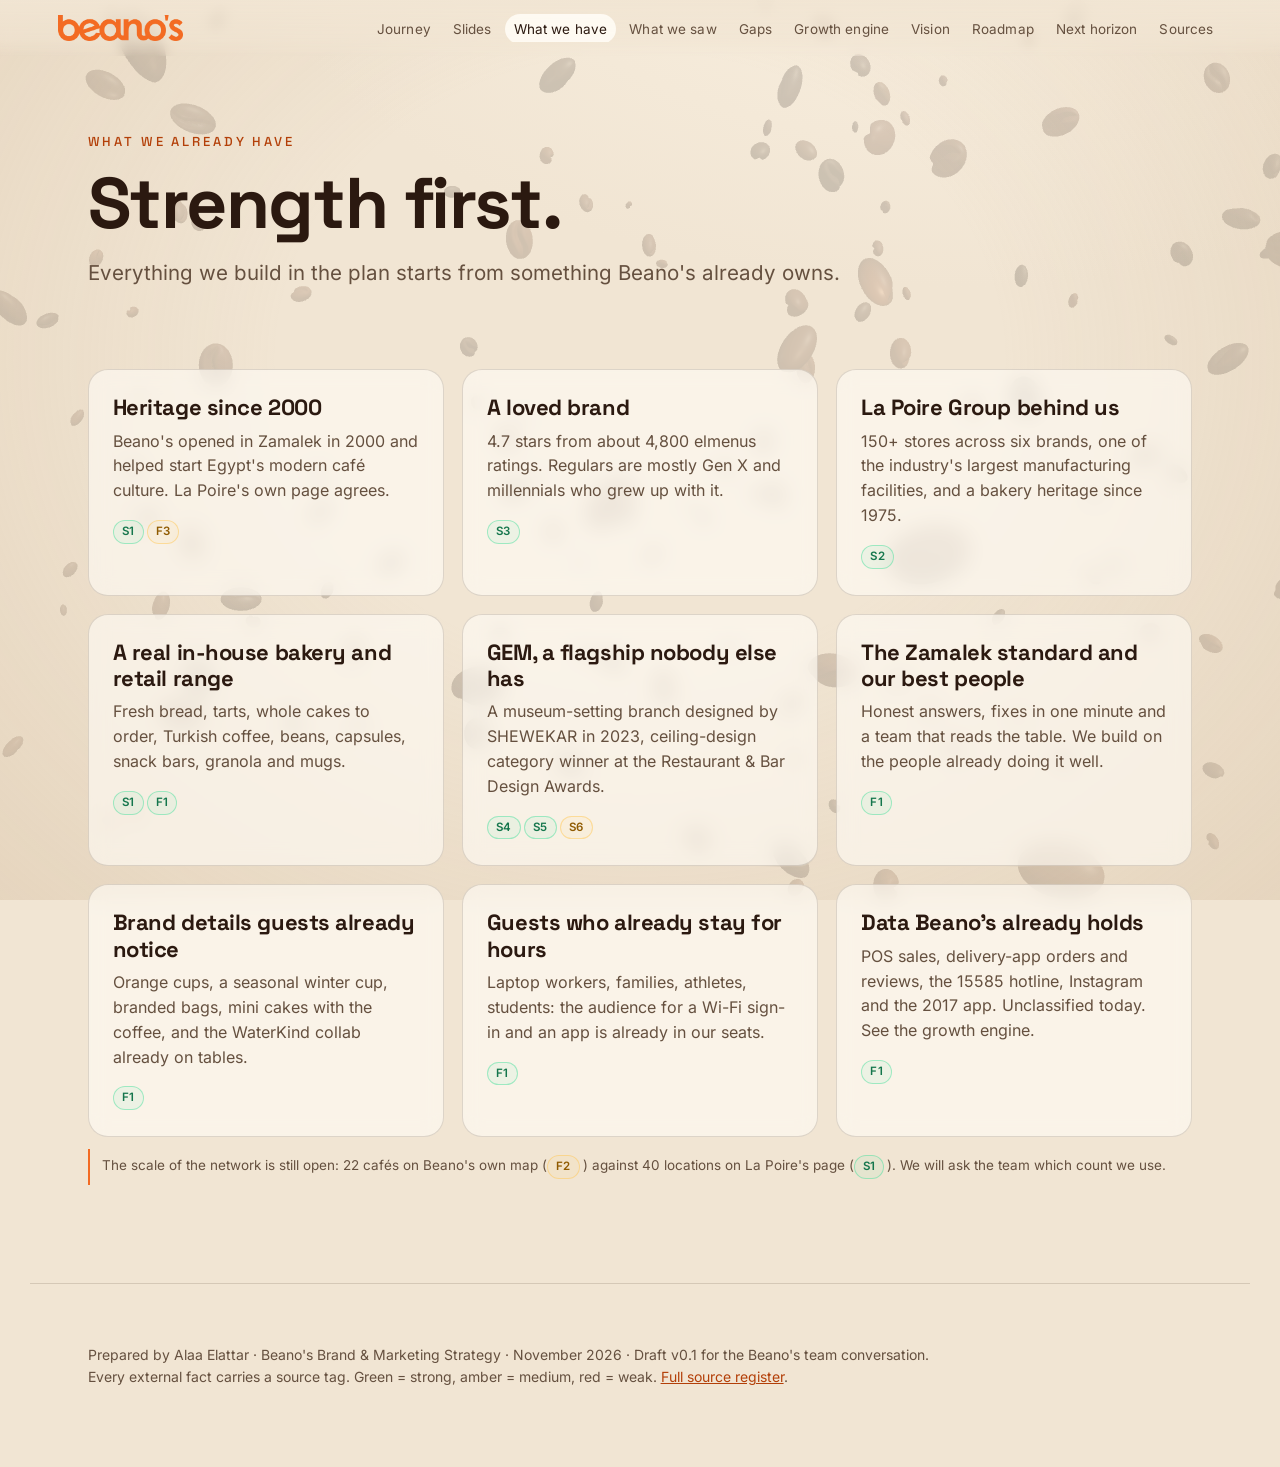
==== assets.html @ e1f299ac "Beano's journey v3" ====
<!doctype html><html lang="en" class=""><head><meta charset="utf-8"><meta name="viewport" content="width=device-width,initial-scale=1">
<title>What we already have · Beano's</title><meta name="robots" content="noindex,nofollow,noarchive"><meta name="theme-color" content="#F1E5D3">
<link rel="icon" href="img/beanos-logo-orange.webp"><link rel="stylesheet" href="css/style.css"></head><body>
<canvas id="gl" aria-hidden="true"></canvas><div class="vignette"></div>
<nav class="nav"><a class="logo" href="index.html" aria-label="Beano's pitch home"><img src="img/beanos-logo-orange.webp" alt="Beano's"></a><ul><li><a href="index.html" class="">Journey</a></li><li><a href="pitch.html" class="">Slides</a></li><li><a href="assets.html" class="on">What we have</a></li><li><a href="observed.html" class="">What we saw</a></li><li><a href="gaps.html" class="">Gaps</a></li><li><a href="growth.html" class="">Growth engine</a></li><li><a href="vision.html" class="">Vision</a></li><li><a href="roadmap.html" class="">Roadmap</a></li><li><a href="horizon.html" class="">Next horizon</a></li><li><a href="sources.html" class="">Sources</a></li></ul><span class="draft">Draft v0.1 · Beano's team</span></nav>
<main><header class="page-head wrap"><div class="eyebrow">What we already have</div><h1>Strength first.</h1><p class="lead">Everything we build in the plan starts from something Beano's already owns.</p></header><section class="wrap sec"><div class="grid g3"><div class="card"><h3>Heritage since 2000</h3><p>Beano's opened in Zamalek in 2000 and helped start Egypt's modern café culture. La Poire's own page agrees.</p><div style="margin-top:12px"><a class="src Strong" href="sources.html#S1" title="La Poire Group: Beano&#x27;s Café brand page (Strong)">S1</a><a class="src Medium" href="sources.html#F3" title="Zamalek branch manager on the first branch opening in 2000 (Medium)">F3</a></div></div><div class="card"><h3>A loved brand</h3><p>4.7 stars from about 4,800 elmenus ratings. Regulars are mostly Gen X and millennials who grew up with it.</p><div style="margin-top:12px"><a class="src Strong" href="sources.html#S3" title="elmenus: Beano&#x27;s Café (Strong)">S3</a></div></div><div class="card"><h3>La Poire Group behind us</h3><p>150+ stores across six brands, one of the industry's largest manufacturing facilities, and a bakery heritage since 1975.</p><div style="margin-top:12px"><a class="src Strong" href="sources.html#S2" title="La Poire Group: About us (Strong)">S2</a></div></div><div class="card"><h3>A real in-house bakery and retail range</h3><p>Fresh bread, tarts, whole cakes to order, Turkish coffee, beans, capsules, snack bars, granola and mugs.</p><div style="margin-top:12px"><a class="src Strong" href="sources.html#S1" title="La Poire Group: Beano&#x27;s Café brand page (Strong)">S1</a><a class="src Strong" href="sources.html#F1" title="Alaa Elattar&#x27;s field visits, 3 to 9 Nov 2026 (six visits, five branches: receipts, photos, videos, scores) (Strong)">F1</a></div></div><div class="card"><h3>GEM, a flagship nobody else has</h3><p>A museum-setting branch designed by SHEWEKAR in 2023, ceiling-design category winner at the Restaurant & Bar Design Awards.</p><div style="margin-top:12px"><a class="src Strong" href="sources.html#S4" title="ArchDaily: Beano&#x27;s Café (GEM) by SHEWEKAR Design Studio (Strong)">S4</a><a class="src Strong" href="sources.html#S5" title="Restaurant &amp; Bar Design Awards: Beano&#x27;s at GEM (Strong)">S5</a><a class="src Medium" href="sources.html#S6" title="SceneHome: Shewekar at the GEM branch of Beano&#x27;s (Medium)">S6</a></div></div><div class="card"><h3>The Zamalek standard and our best people</h3><p>Honest answers, fixes in one minute and a team that reads the table. We build on the people already doing it well.</p><div style="margin-top:12px"><a class="src Strong" href="sources.html#F1" title="Alaa Elattar&#x27;s field visits, 3 to 9 Nov 2026 (six visits, five branches: receipts, photos, videos, scores) (Strong)">F1</a></div></div><div class="card"><h3>Brand details guests already notice</h3><p>Orange cups, a seasonal winter cup, branded bags, mini cakes with the coffee, and the WaterKind collab already on tables.</p><div style="margin-top:12px"><a class="src Strong" href="sources.html#F1" title="Alaa Elattar&#x27;s field visits, 3 to 9 Nov 2026 (six visits, five branches: receipts, photos, videos, scores) (Strong)">F1</a></div></div><div class="card"><h3>Guests who already stay for hours</h3><p>Laptop workers, families, athletes, students: the audience for a Wi-Fi sign-in and an app is already in our seats.</p><div style="margin-top:12px"><a class="src Strong" href="sources.html#F1" title="Alaa Elattar&#x27;s field visits, 3 to 9 Nov 2026 (six visits, five branches: receipts, photos, videos, scores) (Strong)">F1</a></div></div><div class="card"><h3>Data Beano's already holds</h3><p>POS sales, delivery-app orders and reviews, the 15585 hotline, Instagram and the 2017 app. Unclassified today. See the growth engine.</p><div style="margin-top:12px"><a class="src Strong" href="sources.html#F1" title="Alaa Elattar&#x27;s field visits, 3 to 9 Nov 2026 (six visits, five branches: receipts, photos, videos, scores) (Strong)">F1</a></div></div></div><p class="note">The scale of the network is still open: 22 cafés on Beano's own map (<a class="src Medium" href="sources.html#F2" title="Beano&#x27;s own branch map (22 branches, Nov 2026) (Medium)">F2</a>) against 40 locations on La Poire's page (<a class="src Strong" href="sources.html#S1" title="La Poire Group: Beano&#x27;s Café brand page (Strong)">S1</a>). We will ask the team which count we use.</p></section><footer class="foot wrap">Prepared by Alaa Elattar · Beano's Brand &amp; Marketing Strategy · November 2026 · Draft v0.1 for the Beano's team conversation. <br>Every external fact carries a source tag. Green = strong, amber = medium, red = weak. <a href="sources.html" style="color:var(--or2);text-decoration:underline">Full source register</a>.</footer></main>
<script>window.__sceneMode="page"</script><script src="js/bundle.js"></script></body></html>
---- css/style.css ----
@font-face{font-family:"Space Grotesk";src:url(../fonts/space-grotesk-latin-700-normal.woff2) format("woff2");font-weight:700;font-display:swap}
@font-face{font-family:"Space Grotesk";src:url(../fonts/space-grotesk-latin-500-normal.woff2) format("woff2");font-weight:500;font-display:swap}
@font-face{font-family:"Inter";src:url(../fonts/inter-latin-400-normal.woff2) format("woff2");font-weight:400;font-display:swap}
@font-face{font-family:"Inter";src:url(../fonts/inter-latin-500-normal.woff2) format("woff2");font-weight:500;font-display:swap}
@font-face{font-family:"Inter";src:url(../fonts/inter-latin-600-normal.woff2) format("woff2");font-weight:600;font-display:swap}
:root{--bg:#F1E5D3;--bg2:#E9DAC3;--card:rgba(255,252,246,.62);--card2:rgba(255,252,246,.9);--line:rgba(58,36,24,.15);--txt:#2B1910;--mut:#65503F;--or:#F36B23;--or2:#B33F08;--or3:#FF8A47;--brown:#3A2418;--cream:#F3E9DB;--ok:#14764C;--mid:#8F5A00;--bad:#B4302E;--r:20px;--wrap:1220px;--pad:clamp(18px,4.5vw,64px);--hd:"Space Grotesk",system-ui,sans-serif;--bd:"Inter",system-ui,sans-serif}
*{box-sizing:border-box;margin:0;padding:0}html{scroll-behavior:smooth;background:var(--bg)}
body{font-family:var(--bd);color:var(--txt);background:radial-gradient(1200px 700px at 75% -10%,#FAF1E2 0%,var(--bg) 62%);min-height:100vh;font-size:18px;line-height:1.55;-webkit-font-smoothing:antialiased}
#gl{position:fixed;inset:0;width:100%;height:100%;z-index:0;pointer-events:none}
.vignette{position:fixed;inset:0;z-index:1;pointer-events:none;background:radial-gradient(ellipse at 50% 40%,transparent 40%,rgba(205,178,144,.30) 100%)}
a{color:inherit;text-decoration:none}img{max-width:100%;display:block}
.nav{position:fixed;top:0;left:0;right:0;z-index:50;display:flex;align-items:center;gap:22px;padding:14px var(--pad);background:linear-gradient(180deg,rgba(241,229,211,.95),rgba(241,229,211,.6) 70%,transparent);backdrop-filter:blur(6px)}
.nav .logo img{height:26px;width:auto}.nav ul{display:flex;gap:4px;list-style:none;margin-left:auto;flex-wrap:wrap}
.nav ul a{font-size:14px;color:var(--mut);padding:7px 11px;border-radius:999px;transition:.2s;letter-spacing:.01em}.nav ul a:hover,.nav ul a.on{color:var(--txt);background:var(--card2)}
.nav .draft{font-size:11px;letter-spacing:.14em;text-transform:uppercase;color:var(--or2);border:1px solid rgba(243,107,35,.45);padding:5px 10px;border-radius:999px}
main{position:relative;z-index:2}
.wrap{max-width:var(--wrap);margin:0 auto;padding:0 var(--pad)}
.page-head{padding-top:132px;padding-bottom:34px}.eyebrow{font-family:var(--hd);font-size:13px;letter-spacing:.22em;text-transform:uppercase;color:var(--or2);margin-bottom:14px}
h1,h2,h3{font-family:var(--hd);font-weight:700;letter-spacing:-.02em;line-height:1.05}
h1{font-size:clamp(38px,5.6vw,78px)}h2{font-size:clamp(28px,3.4vw,46px);margin-bottom:14px}h3{font-size:22px;margin-bottom:8px;line-height:1.2}
.lead{font-size:clamp(18px,1.6vw,23px);color:var(--mut);max-width:860px;margin-top:16px}
.sec{padding-top:46px;padding-bottom:46px}.grid{display:grid;gap:18px}.g2{grid-template-columns:repeat(2,1fr)}.g3{grid-template-columns:repeat(3,1fr)}.g4{grid-template-columns:repeat(4,1fr)}
.card{background:var(--card);border:1px solid var(--line);border-radius:var(--r);padding:24px;backdrop-filter:blur(10px);transition:border-color .25s,transform .25s,background .25s}
.card:hover{border-color:rgba(243,107,35,.5)}a.card:hover,.card.click:hover{transform:translateY(-3px);background:var(--card2)}
.card p{color:var(--mut);font-size:16px}.card ul{margin:8px 0 0 18px;color:var(--mut);font-size:16px}.card li{margin:3px 0}
.stat b{display:block;font-family:var(--hd);font-size:clamp(34px,4vw,58px);color:var(--or);line-height:1;letter-spacing:-.03em}
.stat span{display:block;color:var(--txt);margin-top:8px;font-size:16px}.stat small{display:block;margin-top:6px}
.btn{display:inline-flex;gap:10px;align-items:center;padding:13px 22px;border-radius:999px;background:var(--or);color:#1a0c04;font-weight:600;font-size:16px;border:0;cursor:pointer;transition:.2s}
.btn:hover{background:var(--or3);transform:translateY(-1px)}.btn.ghost{background:transparent;color:var(--txt);border:1px solid var(--line)}.btn.ghost:hover{border-color:var(--or);background:var(--card)}
.chip{display:inline-block;font-size:12px;letter-spacing:.06em;padding:3px 9px;border-radius:999px;border:1px solid var(--line);color:var(--mut);margin:2px 4px 2px 0}
.src{display:inline-block;font-size:11.5px;font-weight:600;letter-spacing:.04em;padding:2px 8px;border-radius:999px;margin:2px 3px 2px 0;border:1px solid;transition:.15s}
.src.Strong{color:var(--ok);border-color:rgba(79,224,160,.5);background:rgba(79,224,160,.08)}.src.Medium{color:var(--mid);border-color:rgba(255,200,87,.5);background:rgba(255,200,87,.08)}.src.Weak{color:var(--bad);border-color:rgba(255,122,122,.5);background:rgba(255,122,122,.08)}.src.Rejected{color:#5f5f5f;border-color:#8a8a8a;background:rgba(120,120,120,.1)}
.src:hover{filter:brightness(.9)}
.tag{display:inline-block;font-size:12px;letter-spacing:.1em;text-transform:uppercase;padding:4px 10px;border-radius:999px;font-weight:600}
.tag.now{background:rgba(79,224,160,.14);color:var(--ok)}.tag.plan{background:rgba(255,200,87,.14);color:var(--mid)}.tag.later{background:rgba(59,91,181,.12);color:#2F4B9C}
.legend{display:flex;gap:14px;flex-wrap:wrap;font-size:13px;color:var(--mut);margin:10px 0}
table.t{width:100%;border-collapse:collapse;font-size:15px}table.t th{font-family:var(--hd);font-size:12px;letter-spacing:.14em;text-transform:uppercase;color:var(--or2);text-align:left;padding:10px 12px;border-bottom:1px solid var(--line)}table.t td{padding:11px 12px;border-bottom:1px solid var(--line);vertical-align:top;color:var(--txt)}table.t td.m{color:var(--mut)}
.v{font-size:12px;font-weight:600;padding:2px 9px;border-radius:999px;white-space:nowrap}.v.Strong{background:rgba(79,224,160,.16);color:var(--ok)}.v.Mixed{background:rgba(255,200,87,.16);color:var(--mid)}.v.Gap{background:rgba(255,155,99,.18);color:var(--or2)}.v.Info{background:rgba(59,91,181,.12);color:#2F4B9C}
.foot{padding-top:60px;padding-bottom:80px;color:var(--mut);font-size:14px;border-top:1px solid var(--line);margin-top:40px}
.kv{display:grid;grid-template-columns:150px 1fr;gap:6px 16px;font-size:15.5px}.kv dt{color:var(--or2);font-family:var(--hd);font-size:12px;letter-spacing:.12em;text-transform:uppercase;padding-top:3px}.kv dd{color:var(--txt)}
.photo{border-radius:14px;overflow:hidden;border:1px solid var(--line);background:#E2D1B9}.photo img{width:100%;height:100%;object-fit:cover}
.note{font-size:13.5px;color:var(--mut);border-left:2px solid var(--or);padding:4px 0 4px 12px;margin:12px 0}
/* pitch */
.beat{min-height:100vh;display:flex;align-items:center;padding:96px var(--pad) 84px;scroll-snap-align:start;position:relative;z-index:2}
html.pitch{scroll-snap-type:y mandatory}
.beat .in{max-width:min(780px,62vw)}.beat h1{font-size:clamp(40px,6.2vw,92px);margin:6px 0 20px}.beat h2.big{font-size:clamp(36px,5.2vw,76px);margin:6px 0 18px}
.beat .sub{font-size:clamp(18px,1.7vw,24px);color:var(--mut);max-width:640px}
.beat .stats{display:grid;grid-template-columns:repeat(auto-fit,minmax(190px,1fr));gap:14px;margin:26px 0 18px;max-width:780px}
.beat .stat{background:var(--card);border:1px solid var(--line);border-radius:16px;padding:18px 20px;backdrop-filter:blur(10px)}
.beat .stat b{font-size:clamp(30px,3.2vw,48px)}.beat .stat span{font-size:15px}
.beat ul.pts{list-style:none;margin:16px 0;max-width:720px}.beat ul.pts li{padding:7px 0 7px 22px;position:relative;font-size:clamp(16px,1.35vw,20px);color:var(--txt)}.beat ul.pts li:before{content:"";position:absolute;left:0;top:17px;width:9px;height:9px;border-radius:50%;background:var(--or)}
.beat .cta{margin-top:22px;display:flex;gap:12px;flex-wrap:wrap}
.hud{position:fixed;left:var(--pad);bottom:20px;z-index:60;display:flex;align-items:center;gap:14px;font-size:13px;color:var(--mut);letter-spacing:.06em}
.hud .time{font-family:var(--hd);font-size:20px;color:var(--txt);min-width:64px}.hud .bar{width:180px;height:4px;background:var(--line);border-radius:4px;overflow:hidden}.hud .bar i{display:block;height:100%;width:0;background:var(--or);transition:width .4s}
.hud button{background:var(--card2);border:1px solid var(--line);color:var(--txt);border-radius:999px;padding:6px 14px;cursor:pointer;font-size:13px}.hud button:hover{border-color:var(--or)}
.dots{position:fixed;right:22px;top:50%;transform:translateY(-50%);z-index:60;display:flex;flex-direction:column;gap:11px}.dots a{width:11px;height:11px;border-radius:50%;border:1.5px solid var(--mut);transition:.25s;display:block}.dots a.on{background:var(--or);border-color:var(--or);transform:scale(1.25)}
.notes{position:fixed;left:var(--pad);right:var(--pad);bottom:64px;z-index:70;background:rgba(250,243,232,.97);border:1px solid var(--or);border-radius:16px;padding:16px 22px;font-size:17px;display:none}.notes.on{display:block}.notes b{color:var(--or2);font-family:var(--hd);letter-spacing:.1em;font-size:12px;text-transform:uppercase;display:block;margin-bottom:4px}
.back{position:fixed;right:var(--pad);bottom:20px;z-index:60}
/* observed */
.bcards{display:grid;grid-template-columns:repeat(5,1fr);gap:14px}
.bcard{cursor:pointer;padding:0;overflow:hidden;display:flex;flex-direction:column;perspective:900px}
.bcard .ph{height:210px;background:#E2D1B9;overflow:hidden}.bcard .ph img{width:100%;height:100%;object-fit:cover;transition:transform .5s}.bcard:hover .ph img{transform:scale(1.06)}
.bcard .bd{padding:16px 16px 18px}.bcard .nm{font-family:var(--hd);font-size:20px;line-height:1.1}.bcard .hl{color:var(--or2);font-weight:600;margin:8px 0 10px;font-size:16px;line-height:1.25}.bcard .big{font-family:var(--hd);font-size:26px;color:var(--txt)}.bcard .big small{display:block;font-family:var(--bd);font-size:12.5px;color:var(--mut);margin-top:2px}
.badge{display:inline-block;font-size:11.5px;letter-spacing:.04em;padding:3px 9px;border-radius:999px;background:rgba(243,107,35,.14);color:var(--or2);margin:6px 4px 0 0}
.compare-box{margin-top:18px;display:flex;align-items:center;gap:18px;justify-content:space-between;padding:22px 26px;border-radius:var(--r);border:1px dashed rgba(243,107,35,.6);background:rgba(243,107,35,.06);cursor:pointer}.compare-box:hover{background:rgba(243,107,35,.12)}
.tabs{display:flex;gap:8px;flex-wrap:wrap;margin:18px 0}.tabs button{background:var(--card);border:1px solid var(--line);color:var(--txt);padding:9px 16px;border-radius:999px;cursor:pointer;font-size:15px;font-family:var(--bd)}.tabs button.on{background:var(--or);color:#1a0c04;border-color:var(--or);font-weight:600}
.cmp{display:grid;gap:12px}.cmp .row{display:grid;grid-template-columns:200px 1fr 110px;align-items:center;gap:14px}.cmp .row .l{font-family:var(--hd);font-size:17px}.cmp .row .bar{height:14px;border-radius:8px;background:var(--line);overflow:hidden}.cmp .row .bar i{display:block;height:100%;background:linear-gradient(90deg,var(--or),var(--or2));border-radius:8px;width:0;transition:width .7s cubic-bezier(.2,.8,.2,1)}.cmp .row .val{font-size:15px;color:var(--txt);text-align:right}
.drawer{position:fixed;top:0;right:0;bottom:0;width:min(760px,96vw);background:rgba(247,239,226,.98);border-left:1px solid var(--or);z-index:90;transform:translateX(102%);transition:transform .45s cubic-bezier(.2,.8,.2,1);overflow:auto;padding:84px 34px 60px;backdrop-filter:blur(14px)}.drawer.on{transform:none}
.drawer .x{position:absolute;top:22px;right:24px;background:var(--card2);border:1px solid var(--line);color:var(--txt);width:42px;height:42px;border-radius:50%;cursor:pointer;font-size:20px}
.shade{position:fixed;inset:0;background:rgba(58,36,24,.32);z-index:80;opacity:0;pointer-events:none;transition:.3s}.shade.on{opacity:1;pointer-events:auto}
.pgal{display:grid;grid-template-columns:repeat(auto-fit,minmax(150px,1fr));gap:10px;margin:14px 0}.pgal .photo{aspect-ratio:3/4}.pgal .photo.wide{aspect-ratio:4/3;grid-column:span 2}
.touch{display:grid;grid-template-columns:repeat(6,1fr);gap:12px}.touch figure .photo{aspect-ratio:3/4}.touch figcaption{font-size:13.5px;color:var(--mut);margin-top:7px;line-height:1.3}
/* gaps */
.gap{cursor:pointer}.gap .top{display:flex;justify-content:space-between;gap:10px;align-items:flex-start}.gap .id{font-family:var(--hd);color:var(--or);font-size:15px;letter-spacing:.1em}.gap .more{display:none;margin-top:14px;border-top:1px solid var(--line);padding-top:14px}.gap.open .more{display:block}.gap .hint{font-size:13px;color:var(--or2);margin-top:10px}
.filters{display:flex;gap:8px;flex-wrap:wrap;margin:10px 0 22px}.filters button{background:var(--card);border:1px solid var(--line);color:var(--txt);padding:8px 15px;border-radius:999px;cursor:pointer;font-size:14px}.filters button.on{background:var(--or);color:#1a0c04;border-color:var(--or);font-weight:600}
/* steps */
.steps{display:grid;grid-template-columns:repeat(4,1fr);gap:14px;counter-reset:s}.steps .card{position:relative;padding-top:44px}.steps .card:before{counter-increment:s;content:counter(s);position:absolute;left:22px;top:14px;font-family:var(--hd);font-size:20px;color:var(--or)}
.timeline{display:grid;grid-template-columns:repeat(3,1fr);gap:14px}.tl h3{color:var(--or2)}.tl .it{padding:9px 0;border-bottom:1px solid var(--line);font-size:15.5px}.tl .it b{color:var(--txt);display:block;font-size:13px;letter-spacing:.08em;text-transform:uppercase;color:var(--mut);font-family:var(--hd)}
.yr{display:grid;grid-template-columns:repeat(5,1fr);gap:12px}.yr .card b.y{font-family:var(--hd);font-size:30px;color:var(--or)}
.calc{display:grid;grid-template-columns:1fr 1fr;gap:22px}.calc label{display:block;font-size:14px;color:var(--mut);margin:12px 0 4px}.calc input{width:100%;background:rgba(255,255,255,.75);border:1px solid var(--line);color:var(--txt);padding:12px 14px;border-radius:12px;font-size:17px;font-family:var(--bd)}.calc input:focus{outline:2px solid var(--or);border-color:transparent}
.out b{display:block;font-family:var(--hd);font-size:42px;color:var(--or)}.out .gate{margin-top:10px;padding:12px 14px;border-radius:12px;font-size:15px}.gate.pass{background:rgba(79,224,160,.12);color:var(--ok)}.gate.fail{background:rgba(255,122,122,.12);color:var(--bad)}.gate.idle{background:var(--card);color:var(--mut)}
.srcrow{display:grid;grid-template-columns:54px 1.25fr 1.5fr 90px;gap:16px;padding:16px 4px;border-bottom:1px solid var(--line);font-size:15px;align-items:start}.srcrow .id{font-family:var(--hd);color:var(--or);font-size:18px}.srcrow a.ln{color:var(--or2);word-break:break-all;font-size:13.5px;text-decoration:underline;text-decoration-color:rgba(243,107,35,.4)}.srcrow p{color:var(--mut);font-size:14.5px;margin-top:3px}
@media(max-width:1100px){.g3,.g4{grid-template-columns:repeat(2,1fr)}.bcards{grid-template-columns:repeat(3,1fr)}.touch{grid-template-columns:repeat(3,1fr)}.steps,.yr{grid-template-columns:repeat(2,1fr)}.timeline{grid-template-columns:1fr}.nav ul{margin-left:8px}.beat .in{max-width:100%}}
@media(max-width:700px){.g2,.g3,.g4,.calc{grid-template-columns:1fr}.bcards{grid-template-columns:repeat(2,1fr)}.srcrow{grid-template-columns:44px 1fr}.cmp .row{grid-template-columns:110px 1fr 80px}}
@media(prefers-reduced-motion:reduce){*{transition:none!important;scroll-behavior:auto!important}}

#gl{opacity:.17}html.pitch #gl{opacity:.34;-webkit-mask-image:linear-gradient(90deg,rgba(0,0,0,.3) 0,rgba(0,0,0,.3) 42%,#000 72%);mask-image:linear-gradient(90deg,rgba(0,0,0,.3) 0,rgba(0,0,0,.3) 42%,#000 72%)}

.nav ul{flex-wrap:nowrap;overflow-x:auto;scrollbar-width:none}.nav ul::-webkit-scrollbar{display:none}.nav ul a{white-space:nowrap;font-size:13.5px;padding:7px 9px}@media(max-width:1500px){.nav .draft{display:none}}

@media(max-width:700px){.nav{gap:10px}.nav .logo img{height:22px}.nav ul a{font-size:13px;padding:6px 8px}}
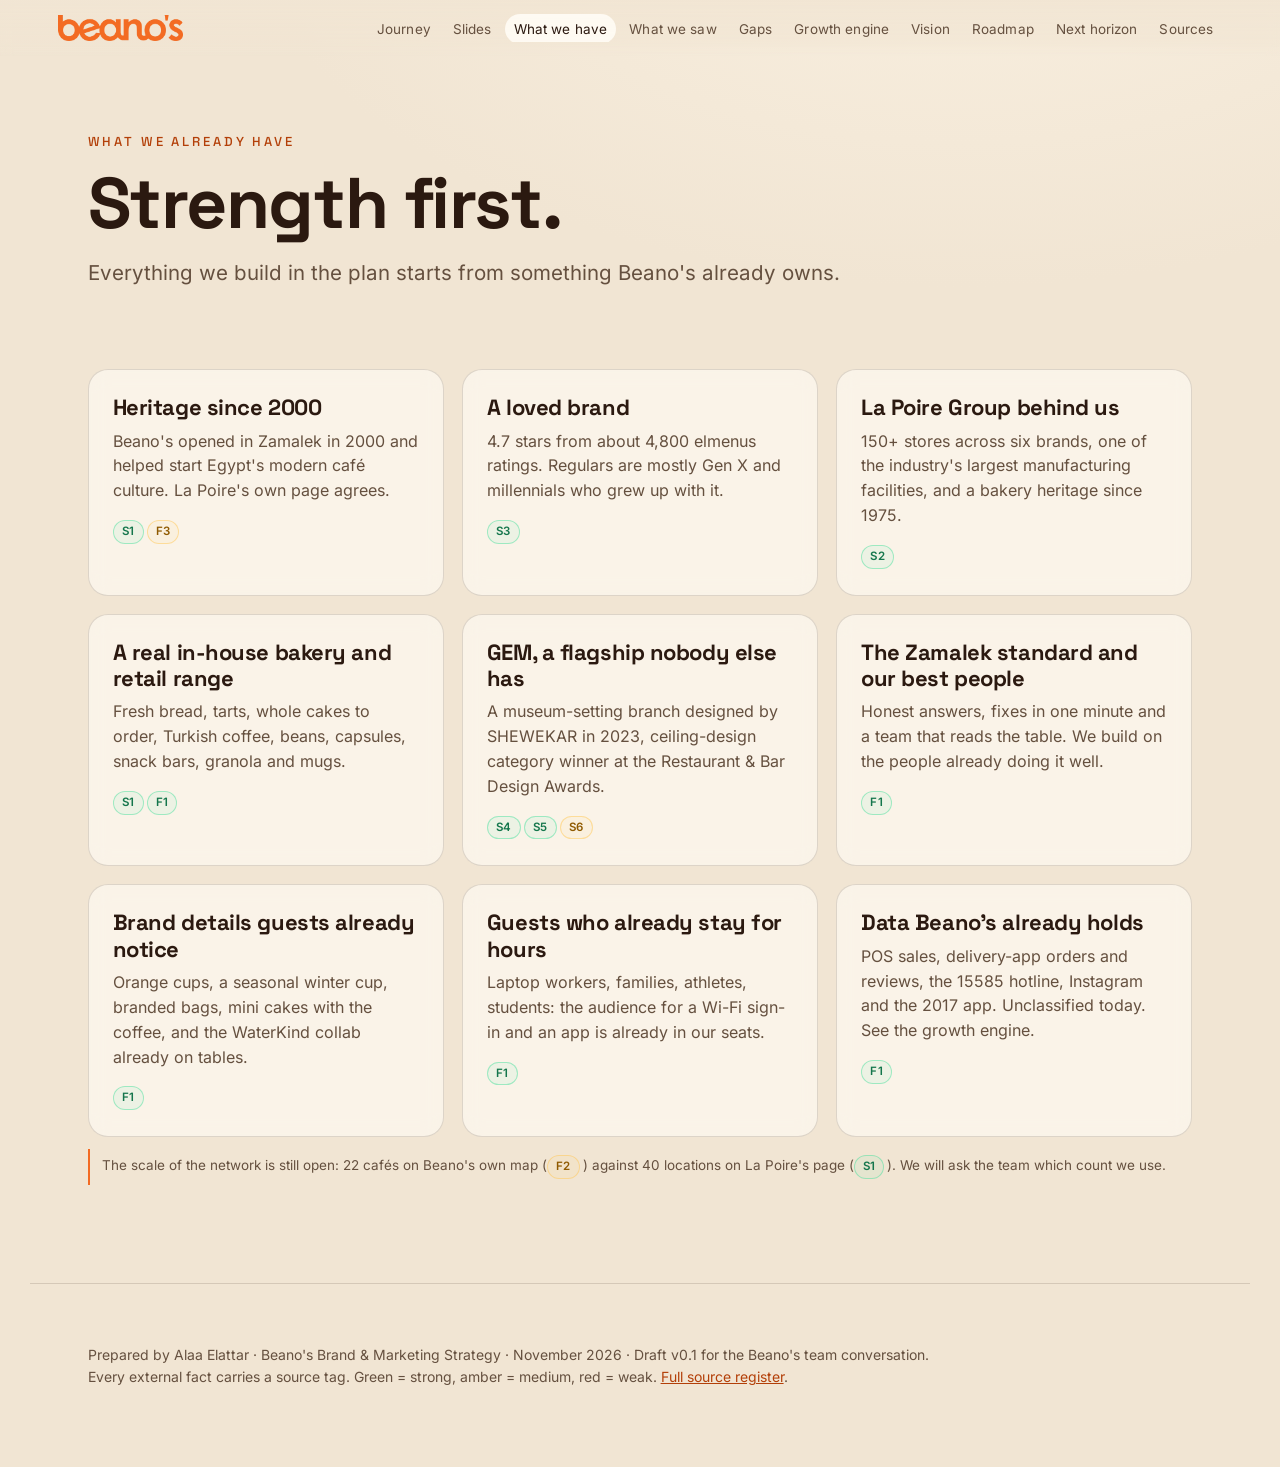
==== commit 8536fba7: "Beans only on the hero, photo peek of what we saw, strip in chapter" ====
--- a/assets.html
+++ b/assets.html
@@ -1,7 +1,7 @@
 <!doctype html><html lang="en" class=""><head><meta charset="utf-8"><meta name="viewport" content="width=device-width,initial-scale=1">
 <title>What we already have · Beano's</title><meta name="robots" content="noindex,nofollow,noarchive"><meta name="theme-color" content="#F1E5D3">
 <link rel="icon" href="img/beanos-logo-orange.webp"><link rel="stylesheet" href="css/style.css"></head><body>
-<canvas id="gl" aria-hidden="true"></canvas><div class="vignette"></div>
+
 <nav class="nav"><a class="logo" href="index.html" aria-label="Beano's pitch home"><img src="img/beanos-logo-orange.webp" alt="Beano's"></a><ul><li><a href="index.html" class="">Journey</a></li><li><a href="pitch.html" class="">Slides</a></li><li><a href="assets.html" class="on">What we have</a></li><li><a href="observed.html" class="">What we saw</a></li><li><a href="gaps.html" class="">Gaps</a></li><li><a href="growth.html" class="">Growth engine</a></li><li><a href="vision.html" class="">Vision</a></li><li><a href="roadmap.html" class="">Roadmap</a></li><li><a href="horizon.html" class="">Next horizon</a></li><li><a href="sources.html" class="">Sources</a></li></ul><span class="draft">Draft v0.1 · Beano's team</span></nav>
 <main><header class="page-head wrap"><div class="eyebrow">What we already have</div><h1>Strength first.</h1><p class="lead">Everything we build in the plan starts from something Beano's already owns.</p></header><section class="wrap sec"><div class="grid g3"><div class="card"><h3>Heritage since 2000</h3><p>Beano's opened in Zamalek in 2000 and helped start Egypt's modern café culture. La Poire's own page agrees.</p><div style="margin-top:12px"><a class="src Strong" href="sources.html#S1" title="La Poire Group: Beano&#x27;s Café brand page (Strong)">S1</a><a class="src Medium" href="sources.html#F3" title="Zamalek branch manager on the first branch opening in 2000 (Medium)">F3</a></div></div><div class="card"><h3>A loved brand</h3><p>4.7 stars from about 4,800 elmenus ratings. Regulars are mostly Gen X and millennials who grew up with it.</p><div style="margin-top:12px"><a class="src Strong" href="sources.html#S3" title="elmenus: Beano&#x27;s Café (Strong)">S3</a></div></div><div class="card"><h3>La Poire Group behind us</h3><p>150+ stores across six brands, one of the industry's largest manufacturing facilities, and a bakery heritage since 1975.</p><div style="margin-top:12px"><a class="src Strong" href="sources.html#S2" title="La Poire Group: About us (Strong)">S2</a></div></div><div class="card"><h3>A real in-house bakery and retail range</h3><p>Fresh bread, tarts, whole cakes to order, Turkish coffee, beans, capsules, snack bars, granola and mugs.</p><div style="margin-top:12px"><a class="src Strong" href="sources.html#S1" title="La Poire Group: Beano&#x27;s Café brand page (Strong)">S1</a><a class="src Strong" href="sources.html#F1" title="Alaa Elattar&#x27;s field visits, 3 to 9 Nov 2026 (six visits, five branches: receipts, photos, videos, scores) (Strong)">F1</a></div></div><div class="card"><h3>GEM, a flagship nobody else has</h3><p>A museum-setting branch designed by SHEWEKAR in 2023, ceiling-design category winner at the Restaurant & Bar Design Awards.</p><div style="margin-top:12px"><a class="src Strong" href="sources.html#S4" title="ArchDaily: Beano&#x27;s Café (GEM) by SHEWEKAR Design Studio (Strong)">S4</a><a class="src Strong" href="sources.html#S5" title="Restaurant &amp; Bar Design Awards: Beano&#x27;s at GEM (Strong)">S5</a><a class="src Medium" href="sources.html#S6" title="SceneHome: Shewekar at the GEM branch of Beano&#x27;s (Medium)">S6</a></div></div><div class="card"><h3>The Zamalek standard and our best people</h3><p>Honest answers, fixes in one minute and a team that reads the table. We build on the people already doing it well.</p><div style="margin-top:12px"><a class="src Strong" href="sources.html#F1" title="Alaa Elattar&#x27;s field visits, 3 to 9 Nov 2026 (six visits, five branches: receipts, photos, videos, scores) (Strong)">F1</a></div></div><div class="card"><h3>Brand details guests already notice</h3><p>Orange cups, a seasonal winter cup, branded bags, mini cakes with the coffee, and the WaterKind collab already on tables.</p><div style="margin-top:12px"><a class="src Strong" href="sources.html#F1" title="Alaa Elattar&#x27;s field visits, 3 to 9 Nov 2026 (six visits, five branches: receipts, photos, videos, scores) (Strong)">F1</a></div></div><div class="card"><h3>Guests who already stay for hours</h3><p>Laptop workers, families, athletes, students: the audience for a Wi-Fi sign-in and an app is already in our seats.</p><div style="margin-top:12px"><a class="src Strong" href="sources.html#F1" title="Alaa Elattar&#x27;s field visits, 3 to 9 Nov 2026 (six visits, five branches: receipts, photos, videos, scores) (Strong)">F1</a></div></div><div class="card"><h3>Data Beano's already holds</h3><p>POS sales, delivery-app orders and reviews, the 15585 hotline, Instagram and the 2017 app. Unclassified today. See the growth engine.</p><div style="margin-top:12px"><a class="src Strong" href="sources.html#F1" title="Alaa Elattar&#x27;s field visits, 3 to 9 Nov 2026 (six visits, five branches: receipts, photos, videos, scores) (Strong)">F1</a></div></div></div><p class="note">The scale of the network is still open: 22 cafés on Beano's own map (<a class="src Medium" href="sources.html#F2" title="Beano&#x27;s own branch map (22 branches, Nov 2026) (Medium)">F2</a>) against 40 locations on La Poire's page (<a class="src Strong" href="sources.html#S1" title="La Poire Group: Beano&#x27;s Café brand page (Strong)">S1</a>). We will ask the team which count we use.</p></section><footer class="foot wrap">Prepared by Alaa Elattar · Beano's Brand &amp; Marketing Strategy · November 2026 · Draft v0.1 for the Beano's team conversation. <br>Every external fact carries a source tag. Green = strong, amber = medium, red = weak. <a href="sources.html" style="color:var(--or2);text-decoration:underline">Full source register</a>.</footer></main>
 <script>window.__sceneMode="page"</script><script src="js/bundle.js"></script></body></html>
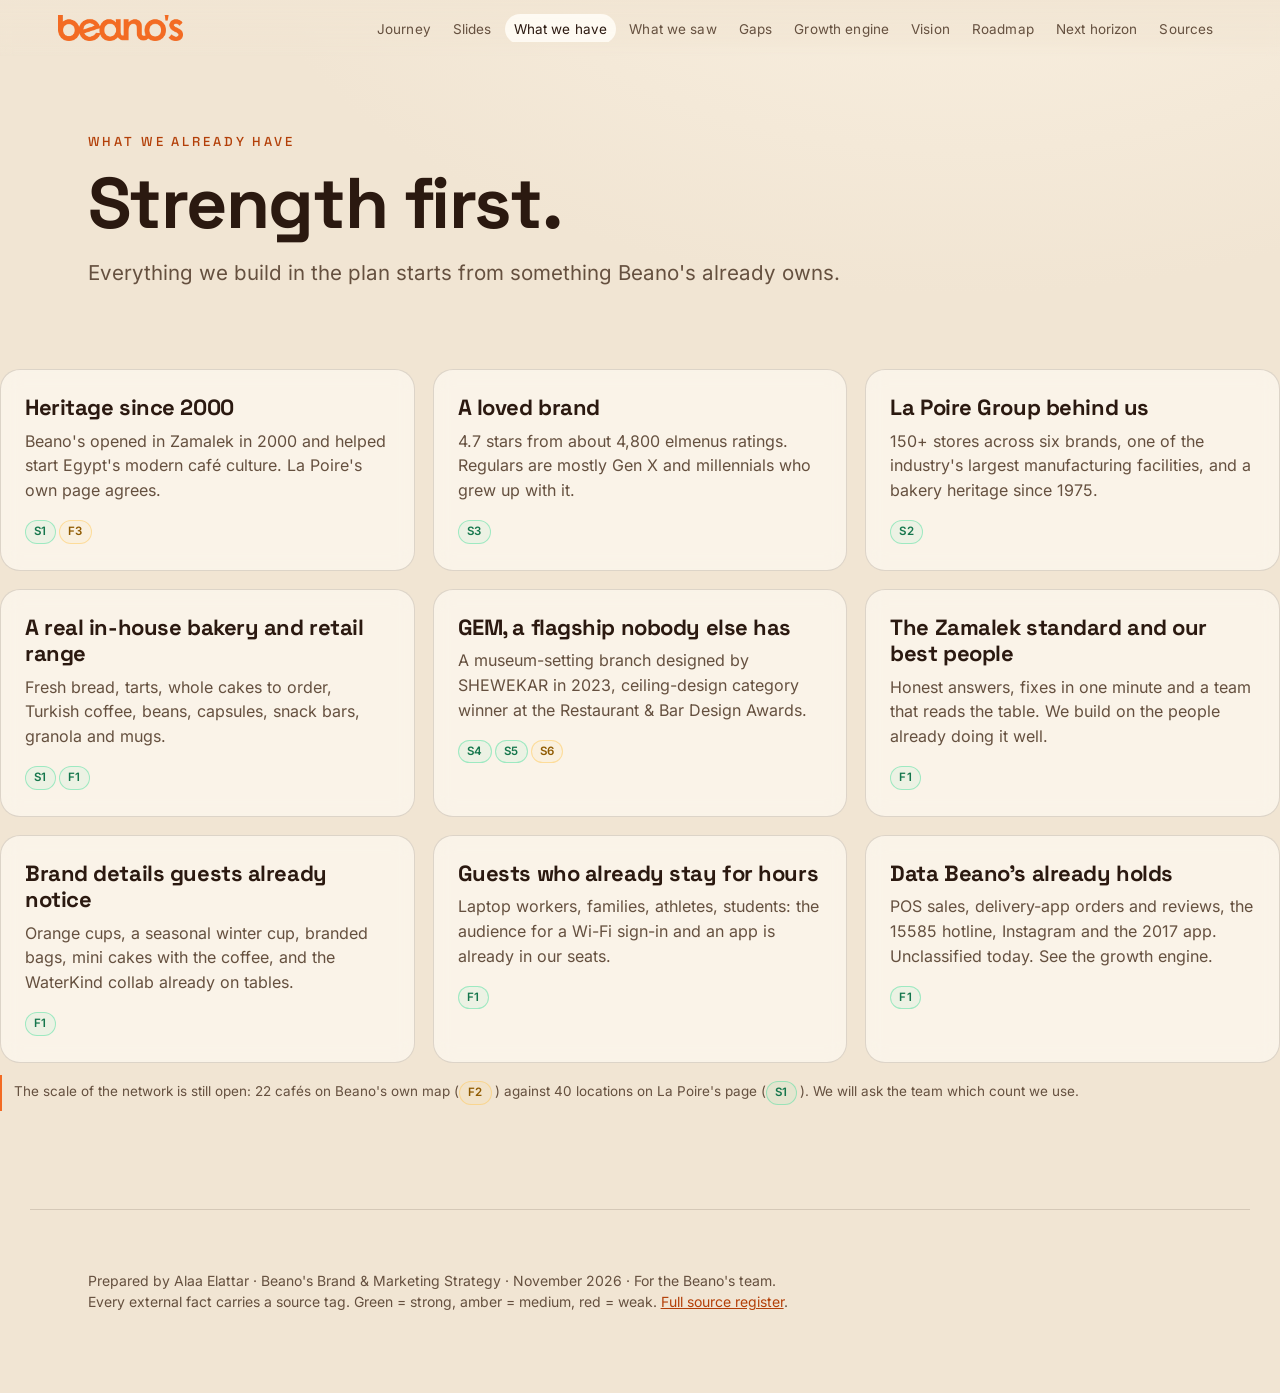
==== commit e7695098: "Story rebuild: 14 chapters, why now, how I looked, impact, working together" ====
--- a/assets.html
+++ b/assets.html
@@ -2,6 +2,6 @@
 <title>What we already have · Beano's</title><meta name="robots" content="noindex,nofollow,noarchive"><meta name="theme-color" content="#F1E5D3">
 <link rel="icon" href="img/beanos-logo-orange.webp"><link rel="stylesheet" href="css/style.css"></head><body>
 
-<nav class="nav"><a class="logo" href="index.html" aria-label="Beano's pitch home"><img src="img/beanos-logo-orange.webp" alt="Beano's"></a><ul><li><a href="index.html" class="">Journey</a></li><li><a href="pitch.html" class="">Slides</a></li><li><a href="assets.html" class="on">What we have</a></li><li><a href="observed.html" class="">What we saw</a></li><li><a href="gaps.html" class="">Gaps</a></li><li><a href="growth.html" class="">Growth engine</a></li><li><a href="vision.html" class="">Vision</a></li><li><a href="roadmap.html" class="">Roadmap</a></li><li><a href="horizon.html" class="">Next horizon</a></li><li><a href="sources.html" class="">Sources</a></li></ul><span class="draft">Draft v0.1 · Beano's team</span></nav>
-<main><header class="page-head wrap"><div class="eyebrow">What we already have</div><h1>Strength first.</h1><p class="lead">Everything we build in the plan starts from something Beano's already owns.</p></header><section class="wrap sec"><div class="grid g3"><div class="card"><h3>Heritage since 2000</h3><p>Beano's opened in Zamalek in 2000 and helped start Egypt's modern café culture. La Poire's own page agrees.</p><div style="margin-top:12px"><a class="src Strong" href="sources.html#S1" title="La Poire Group: Beano&#x27;s Café brand page (Strong)">S1</a><a class="src Medium" href="sources.html#F3" title="Zamalek branch manager on the first branch opening in 2000 (Medium)">F3</a></div></div><div class="card"><h3>A loved brand</h3><p>4.7 stars from about 4,800 elmenus ratings. Regulars are mostly Gen X and millennials who grew up with it.</p><div style="margin-top:12px"><a class="src Strong" href="sources.html#S3" title="elmenus: Beano&#x27;s Café (Strong)">S3</a></div></div><div class="card"><h3>La Poire Group behind us</h3><p>150+ stores across six brands, one of the industry's largest manufacturing facilities, and a bakery heritage since 1975.</p><div style="margin-top:12px"><a class="src Strong" href="sources.html#S2" title="La Poire Group: About us (Strong)">S2</a></div></div><div class="card"><h3>A real in-house bakery and retail range</h3><p>Fresh bread, tarts, whole cakes to order, Turkish coffee, beans, capsules, snack bars, granola and mugs.</p><div style="margin-top:12px"><a class="src Strong" href="sources.html#S1" title="La Poire Group: Beano&#x27;s Café brand page (Strong)">S1</a><a class="src Strong" href="sources.html#F1" title="Alaa Elattar&#x27;s field visits, 3 to 9 Nov 2026 (six visits, five branches: receipts, photos, videos, scores) (Strong)">F1</a></div></div><div class="card"><h3>GEM, a flagship nobody else has</h3><p>A museum-setting branch designed by SHEWEKAR in 2023, ceiling-design category winner at the Restaurant & Bar Design Awards.</p><div style="margin-top:12px"><a class="src Strong" href="sources.html#S4" title="ArchDaily: Beano&#x27;s Café (GEM) by SHEWEKAR Design Studio (Strong)">S4</a><a class="src Strong" href="sources.html#S5" title="Restaurant &amp; Bar Design Awards: Beano&#x27;s at GEM (Strong)">S5</a><a class="src Medium" href="sources.html#S6" title="SceneHome: Shewekar at the GEM branch of Beano&#x27;s (Medium)">S6</a></div></div><div class="card"><h3>The Zamalek standard and our best people</h3><p>Honest answers, fixes in one minute and a team that reads the table. We build on the people already doing it well.</p><div style="margin-top:12px"><a class="src Strong" href="sources.html#F1" title="Alaa Elattar&#x27;s field visits, 3 to 9 Nov 2026 (six visits, five branches: receipts, photos, videos, scores) (Strong)">F1</a></div></div><div class="card"><h3>Brand details guests already notice</h3><p>Orange cups, a seasonal winter cup, branded bags, mini cakes with the coffee, and the WaterKind collab already on tables.</p><div style="margin-top:12px"><a class="src Strong" href="sources.html#F1" title="Alaa Elattar&#x27;s field visits, 3 to 9 Nov 2026 (six visits, five branches: receipts, photos, videos, scores) (Strong)">F1</a></div></div><div class="card"><h3>Guests who already stay for hours</h3><p>Laptop workers, families, athletes, students: the audience for a Wi-Fi sign-in and an app is already in our seats.</p><div style="margin-top:12px"><a class="src Strong" href="sources.html#F1" title="Alaa Elattar&#x27;s field visits, 3 to 9 Nov 2026 (six visits, five branches: receipts, photos, videos, scores) (Strong)">F1</a></div></div><div class="card"><h3>Data Beano's already holds</h3><p>POS sales, delivery-app orders and reviews, the 15585 hotline, Instagram and the 2017 app. Unclassified today. See the growth engine.</p><div style="margin-top:12px"><a class="src Strong" href="sources.html#F1" title="Alaa Elattar&#x27;s field visits, 3 to 9 Nov 2026 (six visits, five branches: receipts, photos, videos, scores) (Strong)">F1</a></div></div></div><p class="note">The scale of the network is still open: 22 cafés on Beano's own map (<a class="src Medium" href="sources.html#F2" title="Beano&#x27;s own branch map (22 branches, Nov 2026) (Medium)">F2</a>) against 40 locations on La Poire's page (<a class="src Strong" href="sources.html#S1" title="La Poire Group: Beano&#x27;s Café brand page (Strong)">S1</a>). We will ask the team which count we use.</p></section><footer class="foot wrap">Prepared by Alaa Elattar · Beano's Brand &amp; Marketing Strategy · November 2026 · Draft v0.1 for the Beano's team conversation. <br>Every external fact carries a source tag. Green = strong, amber = medium, red = weak. <a href="sources.html" style="color:var(--or2);text-decoration:underline">Full source register</a>.</footer></main>
+<nav class="nav"><a class="logo" href="index.html" aria-label="Beano's pitch home"><img src="img/beanos-logo-orange.webp" alt="Beano's"></a><ul><li><a href="index.html" class="">Journey</a></li><li><a href="pitch.html" class="">Slides</a></li><li><a href="assets.html" class="on">What we have</a></li><li><a href="observed.html" class="">What we saw</a></li><li><a href="gaps.html" class="">Gaps</a></li><li><a href="growth.html" class="">Growth engine</a></li><li><a href="vision.html" class="">Vision</a></li><li><a href="roadmap.html" class="">Roadmap</a></li><li><a href="horizon.html" class="">Next horizon</a></li><li><a href="sources.html" class="">Sources</a></li></ul><span class="draft">For the Beano's team</span></nav>
+<main><header class="page-head wrap"><div class="eyebrow">What we already have</div><h1>Strength first.</h1><p class="lead">Everything we build in the plan starts from something Beano's already owns.</p></header><section class="wrap sec"><div class="grid g3"><div class="card"><h3>Heritage since 2000</h3><p>Beano's opened in Zamalek in 2000 and helped start Egypt's modern café culture. La Poire's own page agrees.</p><div style="margin-top:12px"><a class="src Strong" href="sources.html#S1" title="La Poire Group: Beano&#x27;s Café brand page (Strong)">S1</a><a class="src Medium" href="sources.html#F3" title="Zamalek branch manager on the first branch opening in 2000 (Medium)">F3</a></div></div><div class="card"><h3>A loved brand</h3><p>4.7 stars from about 4,800 elmenus ratings. Regulars are mostly Gen X and millennials who grew up with it.</p><div style="margin-top:12px"><a class="src Strong" href="sources.html#S3" title="elmenus: Beano&#x27;s Café (Strong)">S3</a></div></div><div class="card"><h3>La Poire Group behind us</h3><p>150+ stores across six brands, one of the industry's largest manufacturing facilities, and a bakery heritage since 1975.</p><div style="margin-top:12px"><a class="src Strong" href="sources.html#S2" title="La Poire Group: About us (Strong)">S2</a></div></div><div class="card"><h3>A real in-house bakery and retail range</h3><p>Fresh bread, tarts, whole cakes to order, Turkish coffee, beans, capsules, snack bars, granola and mugs.</p><div style="margin-top:12px"><a class="src Strong" href="sources.html#S1" title="La Poire Group: Beano&#x27;s Café brand page (Strong)">S1</a><a class="src Strong" href="sources.html#F1" title="Alaa Elattar&#x27;s field visits, 3 to 9 Nov 2026 (six visits, five branches: receipts, photos, videos, scores) (Strong)">F1</a></div></div><div class="card"><h3>GEM, a flagship nobody else has</h3><p>A museum-setting branch designed by SHEWEKAR in 2023, ceiling-design category winner at the Restaurant & Bar Design Awards.</p><div style="margin-top:12px"><a class="src Strong" href="sources.html#S4" title="ArchDaily: Beano&#x27;s Café (GEM) by SHEWEKAR Design Studio (Strong)">S4</a><a class="src Strong" href="sources.html#S5" title="Restaurant &amp; Bar Design Awards: Beano&#x27;s at GEM (Strong)">S5</a><a class="src Medium" href="sources.html#S6" title="SceneHome: Shewekar at the GEM branch of Beano&#x27;s (Medium)">S6</a></div></div><div class="card"><h3>The Zamalek standard and our best people</h3><p>Honest answers, fixes in one minute and a team that reads the table. We build on the people already doing it well.</p><div style="margin-top:12px"><a class="src Strong" href="sources.html#F1" title="Alaa Elattar&#x27;s field visits, 3 to 9 Nov 2026 (six visits, five branches: receipts, photos, videos, scores) (Strong)">F1</a></div></div><div class="card"><h3>Brand details guests already notice</h3><p>Orange cups, a seasonal winter cup, branded bags, mini cakes with the coffee, and the WaterKind collab already on tables.</p><div style="margin-top:12px"><a class="src Strong" href="sources.html#F1" title="Alaa Elattar&#x27;s field visits, 3 to 9 Nov 2026 (six visits, five branches: receipts, photos, videos, scores) (Strong)">F1</a></div></div><div class="card"><h3>Guests who already stay for hours</h3><p>Laptop workers, families, athletes, students: the audience for a Wi-Fi sign-in and an app is already in our seats.</p><div style="margin-top:12px"><a class="src Strong" href="sources.html#F1" title="Alaa Elattar&#x27;s field visits, 3 to 9 Nov 2026 (six visits, five branches: receipts, photos, videos, scores) (Strong)">F1</a></div></div><div class="card"><h3>Data Beano's already holds</h3><p>POS sales, delivery-app orders and reviews, the 15585 hotline, Instagram and the 2017 app. Unclassified today. See the growth engine.</p><div style="margin-top:12px"><a class="src Strong" href="sources.html#F1" title="Alaa Elattar&#x27;s field visits, 3 to 9 Nov 2026 (six visits, five branches: receipts, photos, videos, scores) (Strong)">F1</a></div></div></div><p class="note">The scale of the network is still open: 22 cafés on Beano's own map (<a class="src Medium" href="sources.html#F2" title="Beano&#x27;s own branch map (22 branches, Nov 2026) (Medium)">F2</a>) against 40 locations on La Poire's page (<a class="src Strong" href="sources.html#S1" title="La Poire Group: Beano&#x27;s Café brand page (Strong)">S1</a>). We will ask the team which count we use.</p></section><footer class="foot wrap">Prepared by Alaa Elattar · Beano's Brand &amp; Marketing Strategy · November 2026 · For the Beano's team. <br>Every external fact carries a source tag. Green = strong, amber = medium, red = weak. <a href="sources.html" style="color:var(--or2);text-decoration:underline">Full source register</a>.</footer></main>
 <script>window.__sceneMode="page"</script><script src="js/bundle.js"></script></body></html>
--- a/css/style.css
+++ b/css/style.css
@@ -89,3 +89,16 @@
 .nav ul{flex-wrap:nowrap;overflow-x:auto;scrollbar-width:none}.nav ul::-webkit-scrollbar{display:none}.nav ul a{white-space:nowrap;font-size:13.5px;padding:7px 9px}@media(max-width:1500px){.nav .draft{display:none}}
 
 @media(max-width:700px){.nav{gap:10px}.nav .logo img{height:22px}.nav ul a{font-size:13px;padding:6px 8px}}
+
+/* UX pass */
+.jumpbar{position:sticky;top:64px;z-index:20;display:flex;gap:6px;overflow-x:auto;padding-top:10px;padding-bottom:10px;margin-bottom:0;background:linear-gradient(var(--bg) 70%,rgba(241,229,211,0));scrollbar-width:none}
+.jumpbar::-webkit-scrollbar{display:none}
+.jumpbar a{white-space:nowrap;font-size:13.5px;font-weight:600;padding:6px 13px;border-radius:999px;background:rgba(255,255,255,.55);border:1px solid var(--line);color:var(--txt);transition:.2s}
+.jumpbar a:hover{background:var(--or);color:#fff;border-color:var(--or)}
+section.sec{scroll-margin-top:120px;max-width:none;padding-left:0;padding-right:0}
+section.sec .wrap-in{max-width:var(--wrap);margin:0 auto;padding:0 var(--pad)}
+section.sec.alt{background:rgba(255,255,255,.38);border-top:1px solid var(--line);border-bottom:1px solid var(--line)}
+section.sec h2{position:relative;padding-left:16px}
+section.sec h2::before{content:"";position:absolute;left:0;top:.2em;bottom:.2em;width:5px;border-radius:3px;background:var(--or)}
+.grid .card{transition:transform .25s,box-shadow .25s}.grid .card:hover{transform:translateY(-4px);box-shadow:0 14px 28px rgba(58,36,24,.12)}
+@media(min-width:1000px){.jumpbar{flex-wrap:wrap;overflow:visible}}
